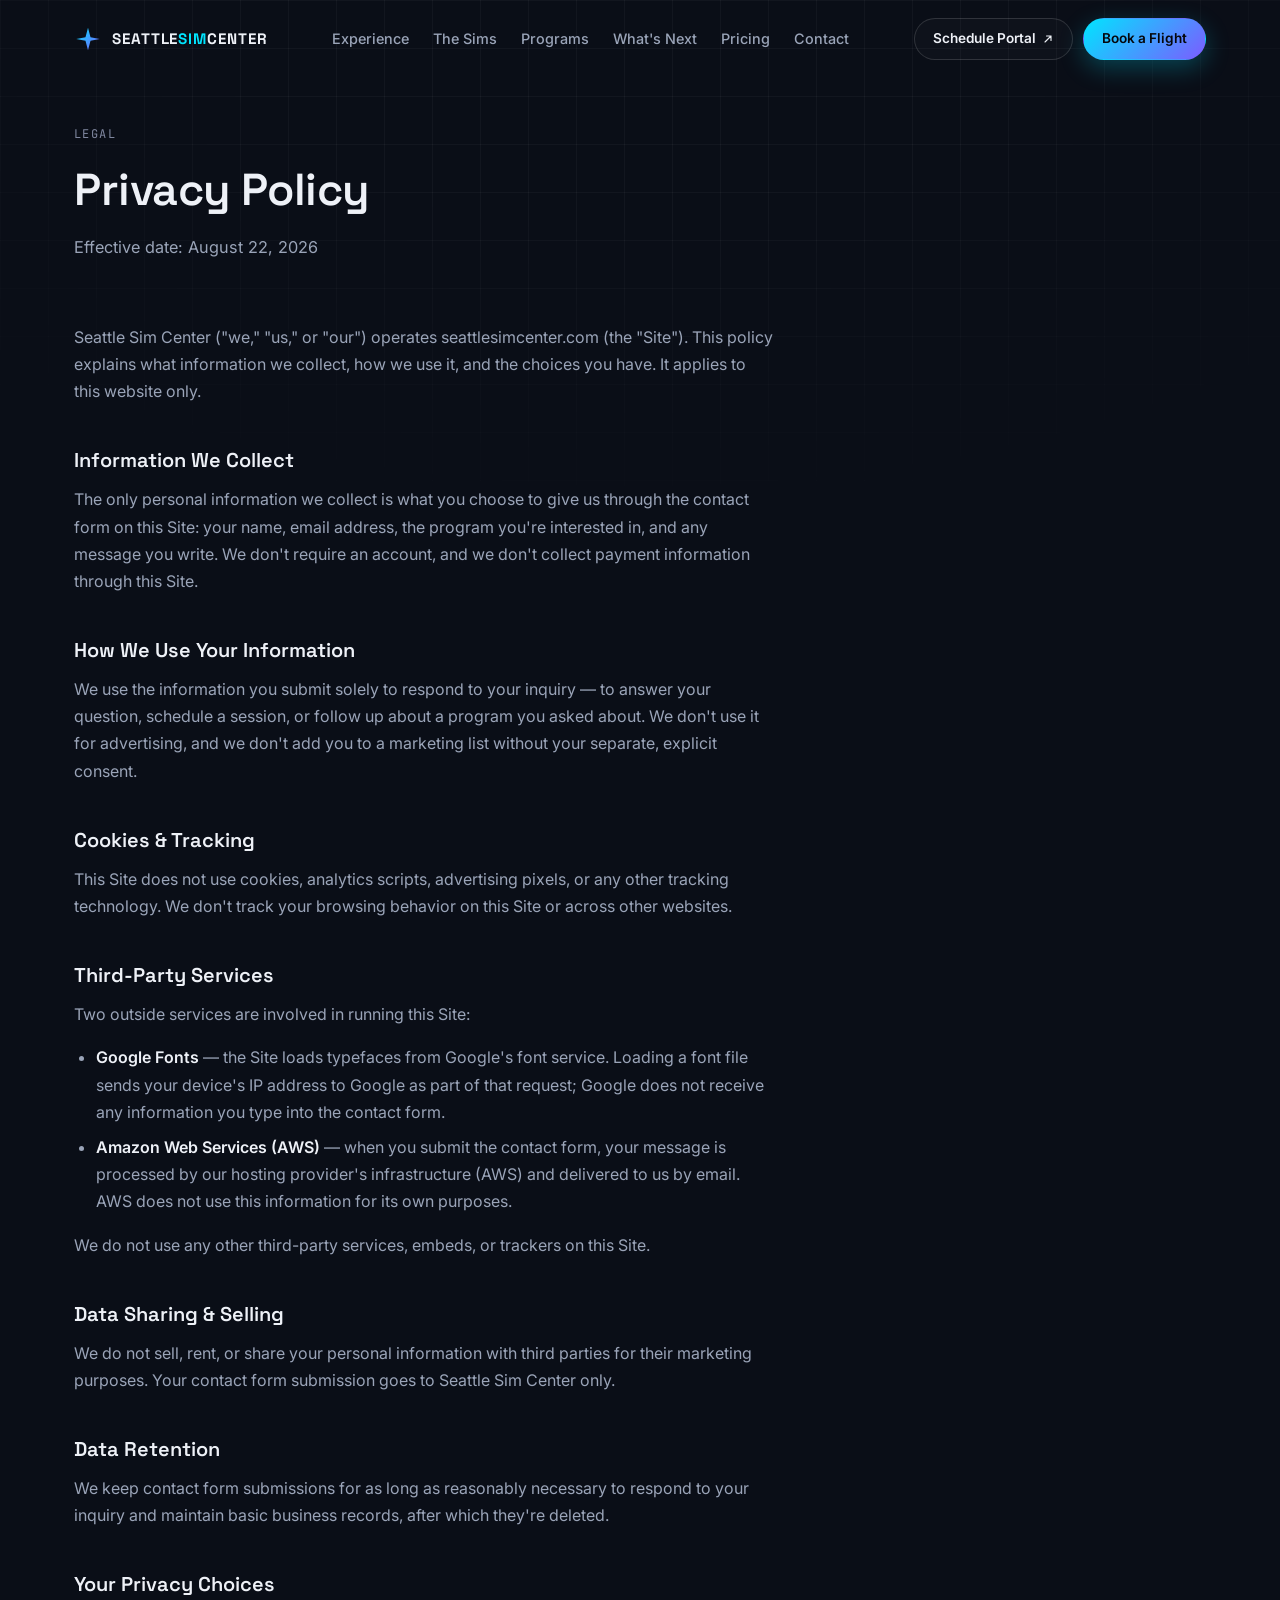
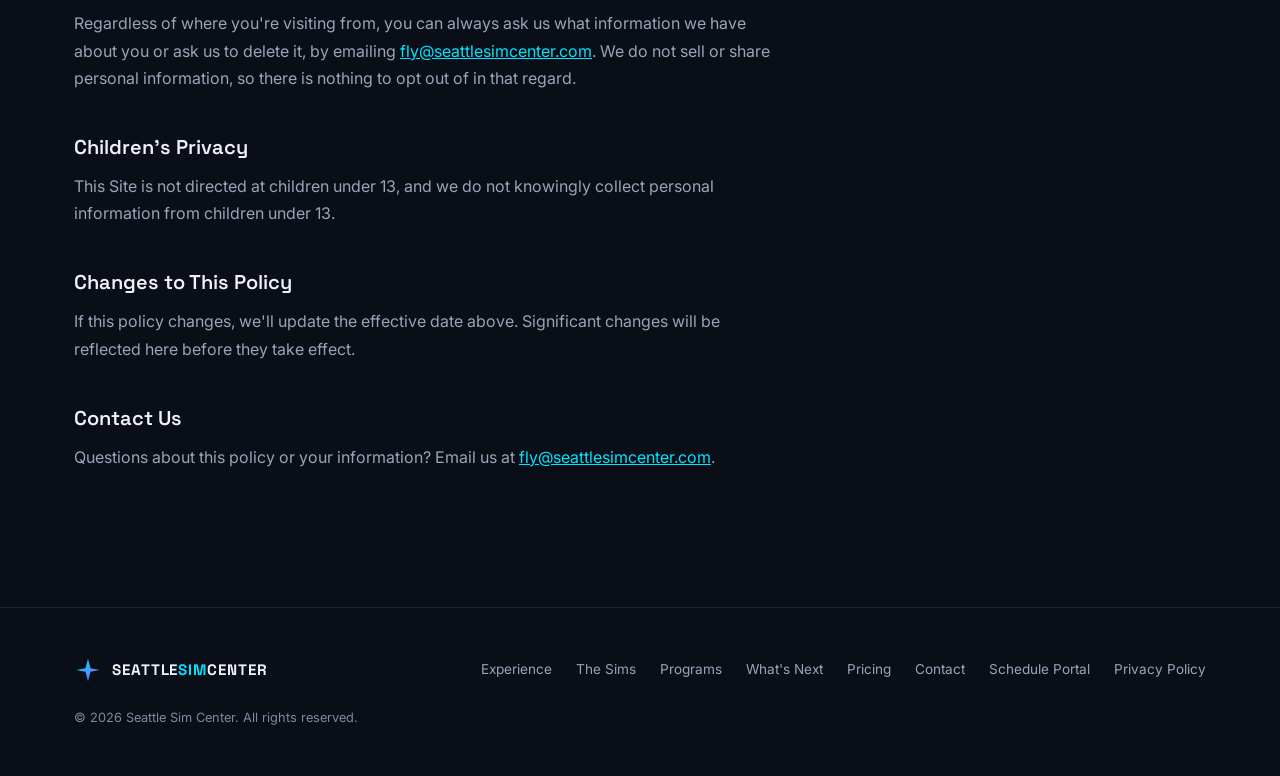
==== privacy.html @ a9ccb7c1 "Add privacy policy page and link it from the contact form/footer New privacy.html covers what's actu" ====
<!doctype html>
<html lang="en">
<head>
<meta charset="UTF-8" />
<meta name="viewport" content="width=device-width, initial-scale=1.0" />
<title>Privacy Policy | Seattle Sim Center</title>
<meta name="description" content="How Seattle Sim Center collects, uses, and protects your information." />
<link rel="icon" href="data:image/svg+xml,%3Csvg xmlns='http://www.w3.org/2000/svg' viewBox='0 0 100 100'%3E%3Crect width='100' height='100' rx='20' fill='%230a0e17'/%3E%3Cpath d='M50 15 L58 45 L88 50 L58 55 L50 85 L42 55 L12 50 L42 45 Z' fill='%2300e5ff'/%3E%3C/svg%3E" />
<link rel="preconnect" href="https://fonts.googleapis.com" />
<link rel="preconnect" href="https://fonts.gstatic.com" crossorigin />
<link href="https://fonts.googleapis.com/css2?family=Space+Grotesk:wght@400;500;600;700&family=Inter:wght@400;500;600;700&family=JetBrains+Mono:wght@400;500&display=swap" rel="stylesheet" />
<link rel="stylesheet" href="styles.css" />
</head>
<body>

<div class="grid-overlay" aria-hidden="true"></div>

<header class="site-header" id="site-header">
  <div class="container header-inner">
    <a href="index.html" class="brand">
      <span class="brand-mark" aria-hidden="true">
        <svg viewBox="0 0 100 100" fill="none" xmlns="http://www.w3.org/2000/svg">
          <path d="M50 10 L59 44 L92 50 L59 56 L50 90 L41 56 L8 50 L41 44 Z" fill="url(#gradMark)"/>
          <defs>
            <linearGradient id="gradMark" x1="8" y1="10" x2="92" y2="90" gradientUnits="userSpaceOnUse">
              <stop stop-color="#00e5ff"/>
              <stop offset="1" stop-color="#7c5cff"/>
            </linearGradient>
          </defs>
        </svg>
      </span>
      <span class="brand-text">SEATTLE<span class="brand-accent">SIM</span>CENTER</span>
    </a>

    <nav class="main-nav" id="main-nav">
      <a href="index.html#experience">Experience</a>
      <a href="index.html#about-sims">The Sims</a>
      <a href="index.html#programs">Programs</a>
      <a href="index.html#horizon">What's Next</a>
      <a href="index.html#pricing">Pricing</a>
      <a href="index.html#contact">Contact</a>
      <a href="https://schedule.seattlesimcenter.com" target="_blank" rel="noopener noreferrer" class="nav-schedule-mobile">Schedule Portal <span class="external-hint">(students &amp; instructors)</span></a>
      <a href="index.html#contact" class="btn btn-primary btn-sm nav-cta-mobile">Book a Flight</a>
    </nav>

    <div class="header-actions">
      <a href="https://schedule.seattlesimcenter.com" target="_blank" rel="noopener noreferrer" class="btn btn-ghost btn-sm header-schedule">
        Schedule Portal
        <svg width="12" height="12" viewBox="0 0 16 16" fill="none" aria-hidden="true"><path d="M6 4h6v6M12 4L4 12" stroke="currentColor" stroke-width="1.5" stroke-linecap="round" stroke-linejoin="round"/></svg>
      </a>
      <a href="index.html#contact" class="btn btn-primary btn-sm header-cta">Book a Flight</a>
      <button class="nav-toggle" id="nav-toggle" aria-label="Toggle navigation" aria-expanded="false" aria-controls="main-nav">
        <span></span><span></span><span></span>
      </button>
    </div>
  </div>
</header>

<main id="top">
  <section class="section legal-section">
    <div class="container">
      <div class="section-head reveal">
        <p class="eyebrow eyebrow-alt">LEGAL</p>
        <h1 class="legal-title">Privacy Policy</h1>
        <p class="section-sub">Effective date: August 22, 2026</p>
      </div>

      <div class="legal-content reveal">
        <p>Seattle Sim Center ("we," "us," or "our") operates seattlesimcenter.com (the "Site"). This policy explains what information we collect, how we use it, and the choices you have. It applies to this website only.</p>

        <h2>Information We Collect</h2>
        <p>The only personal information we collect is what you choose to give us through the contact form on this Site: your name, email address, the program you're interested in, and any message you write. We don't require an account, and we don't collect payment information through this Site.</p>

        <h2>How We Use Your Information</h2>
        <p>We use the information you submit solely to respond to your inquiry &mdash; to answer your question, schedule a session, or follow up about a program you asked about. We don't use it for advertising, and we don't add you to a marketing list without your separate, explicit consent.</p>

        <h2>Cookies &amp; Tracking</h2>
        <p>This Site does not use cookies, analytics scripts, advertising pixels, or any other tracking technology. We don't track your browsing behavior on this Site or across other websites.</p>

        <h2>Third-Party Services</h2>
        <p>Two outside services are involved in running this Site:</p>
        <ul>
          <li><strong>Google Fonts</strong> &mdash; the Site loads typefaces from Google's font service. Loading a font file sends your device's IP address to Google as part of that request; Google does not receive any information you type into the contact form.</li>
          <li><strong>Amazon Web Services (AWS)</strong> &mdash; when you submit the contact form, your message is processed by our hosting provider's infrastructure (AWS) and delivered to us by email. AWS does not use this information for its own purposes.</li>
        </ul>
        <p>We do not use any other third-party services, embeds, or trackers on this Site.</p>

        <h2>Data Sharing &amp; Selling</h2>
        <p>We do not sell, rent, or share your personal information with third parties for their marketing purposes. Your contact form submission goes to Seattle Sim Center only.</p>

        <h2>Data Retention</h2>
        <p>We keep contact form submissions for as long as reasonably necessary to respond to your inquiry and maintain basic business records, after which they're deleted.</p>

        <h2>Your Privacy Choices</h2>
        <p>Regardless of where you're visiting from, you can always ask us what information we have about you or ask us to delete it, by emailing <a href="mailto:fly@seattlesimcenter.com">fly@seattlesimcenter.com</a>. We do not sell or share personal information, so there is nothing to opt out of in that regard.</p>

        <h2>Children's Privacy</h2>
        <p>This Site is not directed at children under 13, and we do not knowingly collect personal information from children under 13.</p>

        <h2>Changes to This Policy</h2>
        <p>If this policy changes, we'll update the effective date above. Significant changes will be reflected here before they take effect.</p>

        <h2>Contact Us</h2>
        <p>Questions about this policy or your information? Email us at <a href="mailto:fly@seattlesimcenter.com">fly@seattlesimcenter.com</a>.</p>
      </div>
    </div>
  </section>
</main>

<footer class="site-footer">
  <div class="container footer-inner">
    <a href="index.html" class="brand">
      <span class="brand-mark" aria-hidden="true">
        <svg viewBox="0 0 100 100" fill="none" xmlns="http://www.w3.org/2000/svg">
          <path d="M50 10 L59 44 L92 50 L59 56 L50 90 L41 56 L8 50 L41 44 Z" fill="url(#gradMark2)"/>
          <defs>
            <linearGradient id="gradMark2" x1="8" y1="10" x2="92" y2="90" gradientUnits="userSpaceOnUse">
              <stop stop-color="#00e5ff"/>
              <stop offset="1" stop-color="#7c5cff"/>
            </linearGradient>
          </defs>
        </svg>
      </span>
      <span class="brand-text">SEATTLE<span class="brand-accent">SIM</span>CENTER</span>
    </a>
    <nav class="footer-nav">
      <a href="index.html#experience">Experience</a>
      <a href="index.html#about-sims">The Sims</a>
      <a href="index.html#programs">Programs</a>
      <a href="index.html#horizon">What's Next</a>
      <a href="index.html#pricing">Pricing</a>
      <a href="index.html#contact">Contact</a>
      <a href="https://schedule.seattlesimcenter.com" target="_blank" rel="noopener noreferrer">Schedule Portal</a>
      <a href="privacy.html">Privacy Policy</a>
    </nav>
    <p class="footer-copy">&copy; <span id="year"></span> Seattle Sim Center. All rights reserved.</p>
  </div>
</footer>

<button class="back-to-top" id="back-to-top" aria-label="Back to top">
  <svg width="18" height="18" viewBox="0 0 16 16" fill="none"><path d="M8 13V3M3 7l5-5 5 5" stroke="currentColor" stroke-width="1.6" stroke-linecap="round" stroke-linejoin="round"/></svg>
</button>

<script src="script.js"></script>
</body>
</html>
---- styles.css ----
/* ==========================================================================
   Seattle Sim Center — Design Tokens
   ========================================================================== */
:root {
  --bg: #0a0e17;
  --bg-alt: #0d1220;
  --surface: #111827;
  --surface-2: #151d30;
  --border: rgba(255, 255, 255, 0.08);
  --border-strong: rgba(255, 255, 255, 0.14);

  --text: #eef1f7;
  --text-dim: #9aa4b8;
  --text-faint: #8088a0;

  --accent: #00e5ff;
  --accent-2: #7c5cff;
  --accent-warm: #ff9f43;

  --gradient-brand: linear-gradient(135deg, var(--accent), var(--accent-2));
  --gradient-radial: radial-gradient(circle at 30% 20%, rgba(0, 229, 255, 0.18), transparent 60%);

  --font-display: "Space Grotesk", "Inter", system-ui, sans-serif;
  --font-body: "Inter", system-ui, -apple-system, sans-serif;
  --font-mono: "JetBrains Mono", ui-monospace, SFMono-Regular, monospace;

  --container: 1180px;
  --radius: 16px;
  --radius-sm: 10px;

  --shadow-glow: 0 0 40px rgba(0, 229, 255, 0.12);
  --ease: cubic-bezier(0.16, 1, 0.3, 1);
}

/* ==========================================================================
   Reset
   ========================================================================== */
*, *::before, *::after { box-sizing: border-box; }
html { scroll-behavior: smooth; scroll-padding-top: 90px; }
body {
  margin: 0;
  background: var(--bg);
  color: var(--text);
  font-family: var(--font-body);
  line-height: 1.6;
  -webkit-font-smoothing: antialiased;
  overflow-x: hidden;
}
img, svg { display: block; max-width: 100%; }
a { color: inherit; text-decoration: none; }
ul { list-style: none; margin: 0; padding: 0; }
h1, h2, h3, h4 { font-family: var(--font-display); line-height: 1.15; margin: 0; font-weight: 600; }
p { margin: 0; }
button { font: inherit; cursor: pointer; }
input, select, textarea { font: inherit; }

:focus-visible {
  outline: 2px solid var(--accent);
  outline-offset: 3px;
  border-radius: 2px;
}

.container {
  width: 100%;
  max-width: var(--container);
  margin: 0 auto;
  padding: 0 24px;
}

.text-gradient {
  background: var(--gradient-brand);
  -webkit-background-clip: text;
  background-clip: text;
  color: transparent;
}

/* background grid overlay for tech feel */
.grid-overlay {
  position: fixed;
  inset: 0;
  z-index: 0;
  pointer-events: none;
  background-image:
    linear-gradient(rgba(255, 255, 255, 0.035) 1px, transparent 1px),
    linear-gradient(90deg, rgba(255, 255, 255, 0.035) 1px, transparent 1px);
  background-size: 48px 48px;
  mask-image: radial-gradient(ellipse 80% 60% at 50% 0%, black 40%, transparent 100%);
}

/* ==========================================================================
   Buttons
   ========================================================================== */
.btn {
  display: inline-flex;
  align-items: center;
  justify-content: center;
  gap: 8px;
  padding: 13px 24px;
  border-radius: 999px;
  font-weight: 600;
  font-size: 0.95rem;
  border: 1px solid transparent;
  transition: transform 0.25s var(--ease), box-shadow 0.25s var(--ease), background 0.25s var(--ease), border-color 0.25s var(--ease);
  white-space: nowrap;
}
.btn-primary {
  background: var(--gradient-brand);
  color: #05070c;
  box-shadow: 0 8px 24px rgba(0, 229, 255, 0.25);
}
.btn-primary:hover { transform: translateY(-2px); box-shadow: 0 12px 32px rgba(0, 229, 255, 0.35); }
.btn-ghost {
  color: var(--text);
  border-color: var(--border-strong);
  background: rgba(255, 255, 255, 0.02);
}
.btn-ghost:hover { border-color: var(--accent); color: var(--accent); transform: translateY(-2px); }
.btn-outline {
  border-color: var(--border-strong);
  color: var(--text);
  background: transparent;
}
.btn-outline:hover { border-color: var(--accent); color: var(--accent); }
.btn-sm { padding: 9px 18px; font-size: 0.85rem; }
.btn-lg { padding: 16px 34px; font-size: 1.05rem; }
.btn-block { width: 100%; }

/* ==========================================================================
   Header
   ========================================================================== */
.site-header {
  position: fixed;
  top: 0; left: 0; right: 0;
  z-index: 100;
  padding: 18px 0;
  transition: background 0.3s var(--ease), padding 0.3s var(--ease), border-color 0.3s var(--ease);
  border-bottom: 1px solid transparent;
}
.site-header.scrolled {
  background: rgba(10, 14, 23, 0.8);
  backdrop-filter: blur(14px);
  -webkit-backdrop-filter: blur(14px);
  padding: 12px 0;
  border-color: var(--border);
}
.header-inner {
  display: flex;
  align-items: center;
  justify-content: space-between;
  gap: 24px;
}
.brand {
  display: flex;
  align-items: center;
  gap: 10px;
}
.brand-mark { width: 28px; height: 28px; flex-shrink: 0; }
.brand-text {
  font-family: var(--font-display);
  font-weight: 700;
  font-size: 0.95rem;
  letter-spacing: 0.06em;
}
.brand-accent { color: var(--accent); }

.main-nav {
  display: flex;
  align-items: center;
  gap: 24px;
}
.main-nav a {
  font-size: 0.9rem;
  color: var(--text-dim);
  font-weight: 500;
  position: relative;
  padding: 4px 0;
  white-space: nowrap;
  transition: color 0.2s;
}
.main-nav a:hover { color: var(--text); }
.main-nav a::after {
  content: "";
  position: absolute;
  left: 0; right: 0; bottom: -2px;
  height: 1px;
  background: var(--gradient-brand);
  transform: scaleX(0);
  transform-origin: left;
  transition: transform 0.25s var(--ease);
}
.main-nav a:hover::after { transform: scaleX(1); }

.header-actions { display: flex; align-items: center; gap: 10px; }

.header-schedule { display: inline-flex; align-items: center; gap: 6px; white-space: nowrap; }

.nav-cta-mobile { display: none; margin-top: 8px; text-align: center; }
.nav-schedule-mobile { display: none; }
.nav-schedule-mobile .external-hint { display: block; font-size: 0.72rem; color: var(--text-faint); font-weight: 400; margin-top: 2px; }

.nav-toggle {
  display: none;
  flex-direction: column;
  justify-content: center;
  gap: 5px;
  width: 34px;
  height: 34px;
  background: none;
  border: 1px solid var(--border-strong);
  border-radius: 8px;
}
.nav-toggle span {
  display: block;
  width: 16px;
  height: 1.5px;
  margin: 0 auto;
  background: var(--text);
  transition: transform 0.25s var(--ease), opacity 0.2s;
}
.nav-toggle.active span:nth-child(1) { transform: translateY(6.5px) rotate(45deg); }
.nav-toggle.active span:nth-child(2) { opacity: 0; }
.nav-toggle.active span:nth-child(3) { transform: translateY(-6.5px) rotate(-45deg); }

/* ==========================================================================
   Hero
   ========================================================================== */
.hero {
  position: relative;
  padding: 168px 0 0;
  overflow: hidden;
}
.hero-glow {
  position: absolute;
  inset: -20% -10% auto -10%;
  height: 800px;
  background: var(--gradient-radial);
  pointer-events: none;
  z-index: 0;
}
.hero-inner {
  position: relative;
  z-index: 1;
  display: grid;
  grid-template-columns: 1.1fr 0.9fr;
  gap: 48px;
  align-items: center;
  padding-bottom: 96px;
}

.eyebrow {
  display: inline-flex;
  align-items: center;
  gap: 8px;
  font-family: var(--font-mono);
  font-size: 0.75rem;
  letter-spacing: 0.12em;
  color: var(--accent);
  margin-bottom: 20px;
}
.eyebrow .dot {
  width: 6px; height: 6px; border-radius: 50%;
  background: var(--accent);
  box-shadow: 0 0 12px var(--accent);
  animation: pulse-dot 2s ease-in-out infinite;
}
@keyframes pulse-dot {
  0%, 100% { opacity: 1; }
  50% { opacity: 0.3; }
}
.eyebrow-alt { color: var(--text-faint); }
.eyebrow-alt .dot { display: none; }

.hero h1 {
  font-size: clamp(2.4rem, 5vw, 3.9rem);
  letter-spacing: -0.02em;
  margin-bottom: 24px;
}
.hero-sub {
  font-size: 1.08rem;
  color: var(--text-dim);
  max-width: 520px;
  margin-bottom: 36px;
}
.hero-actions {
  display: flex;
  align-items: center;
  gap: 16px;
  margin-bottom: 56px;
  flex-wrap: wrap;
}
.hero-actions .btn-ghost svg { transition: transform 0.2s var(--ease); }
.hero-actions .btn-ghost:hover svg { transform: translateX(3px); }

.hero-stats {
  display: grid;
  grid-template-columns: repeat(4, auto);
  gap: 36px;
  margin: 0;
  padding-top: 32px;
  border-top: 1px solid var(--border);
}
.stat dt {
  font-family: var(--font-display);
  font-size: 1.7rem;
  font-weight: 700;
  color: var(--text);
}
.stat dd {
  margin: 4px 0 0;
  font-size: 0.78rem;
  color: var(--text-faint);
  letter-spacing: 0.02em;
}

/* HUD visual */
.hero-visual { display: flex; align-items: center; justify-content: center; }
.hud-panel {
  position: relative;
  width: min(420px, 100%);
  aspect-ratio: 1;
  border-radius: 50%;
  background: radial-gradient(circle at 50% 50%, rgba(0, 229, 255, 0.06), transparent 70%);
  display: flex;
  align-items: center;
  justify-content: center;
}
.hud-ring {
  position: absolute;
  border-radius: 50%;
  border: 1px solid var(--border-strong);
}
.hud-ring-outer { inset: 0; animation: spin-slow 40s linear infinite; border-style: dashed; }
.hud-ring-mid { inset: 12%; border-color: rgba(0, 229, 255, 0.25); animation: spin-slow 30s linear infinite reverse; }
@keyframes spin-slow { to { transform: rotate(360deg); } }

.hud-crosshair { position: absolute; inset: 30%; }
.hud-crosshair span { position: absolute; background: var(--border-strong); }
.hud-crosshair span:nth-child(1) { top: 50%; left: 0; right: 0; height: 1px; }
.hud-crosshair span:nth-child(2) { left: 50%; top: 0; bottom: 0; width: 1px; }

.hud-plane {
  position: relative;
  width: 46%;
  filter: drop-shadow(0 0 14px rgba(0, 229, 255, 0.5));
  animation: float-plane 5s ease-in-out infinite;
}
@keyframes float-plane {
  0%, 100% { transform: translateY(0) rotate(0deg); }
  50% { transform: translateY(-8px) rotate(2deg); }
}

.hud-readout {
  position: absolute;
  display: flex;
  flex-direction: column;
  gap: 2px;
  font-family: var(--font-mono);
  padding: 8px 12px;
  background: rgba(10, 14, 23, 0.7);
  border: 1px solid var(--border);
  border-radius: 8px;
  backdrop-filter: blur(6px);
}
.hud-readout .label { font-size: 0.62rem; color: var(--text-faint); letter-spacing: 0.1em; }
.hud-readout .value { font-size: 0.95rem; color: var(--accent); font-weight: 500; }
.hud-readout .value small { color: var(--text-faint); font-size: 0.65rem; }
.hud-readout-1 { top: 8%; left: -6%; }
.hud-readout-2 { top: 8%; right: -6%; }
.hud-readout-3 { bottom: 8%; left: 50%; transform: translateX(-50%); }

.hud-scanline {
  position: absolute;
  inset: 0;
  border-radius: 50%;
  overflow: hidden;
}
.hud-scanline::after {
  content: "";
  position: absolute;
  left: 0; right: 0;
  height: 40%;
  background: linear-gradient(to bottom, transparent, rgba(0, 229, 255, 0.08), transparent);
  animation: scan 4s linear infinite;
}
@keyframes scan {
  0% { top: -40%; }
  100% { top: 100%; }
}

/* marquee */
.hero-marquee {
  position: relative;
  z-index: 1;
  border-top: 1px solid var(--border);
  border-bottom: 1px solid var(--border);
  background: var(--bg-alt);
  overflow: hidden;
  padding: 18px 0;
}
.marquee-track {
  display: flex;
  width: max-content;
  gap: 48px;
  animation: marquee 30s linear infinite;
}
.marquee-track span {
  font-family: var(--font-mono);
  font-size: 0.78rem;
  letter-spacing: 0.1em;
  color: var(--text-faint);
  white-space: nowrap;
}
@keyframes marquee {
  from { transform: translateX(0); }
  to { transform: translateX(-50%); }
}

.trust-strip { padding: 28px 0; }
.trust-label {
  text-align: center;
  font-size: 0.82rem;
  color: var(--text-faint);
  letter-spacing: 0.02em;
}

/* ==========================================================================
   Sections (shared)
   ========================================================================== */
.section { position: relative; z-index: 1; padding: 120px 0; }
.section-alt { background: var(--bg-alt); }
.section-head { max-width: 640px; margin-bottom: 64px; }
.section-head h2 { font-size: clamp(1.9rem, 3.4vw, 2.6rem); margin-bottom: 18px; letter-spacing: -0.01em; }

/* ==========================================================================
   Legal pages
   ========================================================================== */
.legal-title { font-size: clamp(2rem, 4vw, 2.8rem); margin-bottom: 18px; letter-spacing: -0.01em; }
.legal-content { max-width: 700px; }
.legal-content h2 {
  font-size: 1.25rem;
  margin-top: 44px;
  margin-bottom: 14px;
  color: var(--text);
}
.legal-content h2:first-child { margin-top: 0; }
.legal-content p {
  color: var(--text-dim);
  font-size: 1rem;
  line-height: 1.7;
  margin-bottom: 16px;
}
.legal-content ul {
  margin: 0 0 16px;
  padding-left: 22px;
}
.legal-content li {
  list-style: disc;
  color: var(--text-dim);
  font-size: 1rem;
  line-height: 1.7;
  margin-bottom: 8px;
}
.legal-content strong { color: var(--text); font-weight: 600; }
.legal-content a { color: var(--accent); text-decoration: underline; }
.legal-content a:hover { color: var(--accent-2); }
.section-sub { color: var(--text-dim); font-size: 1.02rem; }
.br-desktop { display: block; }

.card-icon {
  width: 48px;
  height: 48px;
  border-radius: 12px;
  display: flex;
  align-items: center;
  justify-content: center;
  background: linear-gradient(135deg, rgba(0, 229, 255, 0.12), rgba(124, 92, 255, 0.12));
  color: var(--accent);
  margin-bottom: 20px;
}

/* ==========================================================================
   Experience grid
   ========================================================================== */
.sim-grid {
  display: grid;
  grid-template-columns: repeat(2, 1fr);
  gap: 20px;
  margin-bottom: 20px;
}
.sim-card {
  background: var(--surface);
  border: 1px solid var(--border);
  border-radius: var(--radius);
  padding: 32px;
  transition: transform 0.3s var(--ease), border-color 0.3s var(--ease), box-shadow 0.3s var(--ease);
}
.sim-card:hover {
  transform: translateY(-4px);
  border-color: var(--border-strong);
  box-shadow: var(--shadow-glow);
}
.sim-card-head {
  display: flex;
  align-items: center;
  justify-content: space-between;
  margin-bottom: 4px;
}
.sim-card-head .card-icon { margin-bottom: 0; }
.sim-badge {
  font-family: var(--font-mono);
  font-size: 0.66rem;
  letter-spacing: 0.06em;
  color: var(--accent);
  background: rgba(0, 229, 255, 0.1);
  padding: 5px 10px;
  border-radius: 999px;
}
.sim-card h3 { font-size: 1.3rem; margin-bottom: 6px; }
.sim-model { color: var(--text-dim); font-weight: 500; }
.sim-tagline { color: var(--text-dim); font-size: 0.92rem; margin-bottom: 22px; }
.sim-card .program-list { margin-bottom: 0; }

/* ==========================================================================
   About the Simulators (deep dive)
   ========================================================================== */
.deepdive-panel {
  background: var(--surface);
  border: 1px solid var(--border);
  border-radius: var(--radius);
  padding: 36px;
  margin-bottom: 24px;
}
.deepdive-panel:last-child { margin-bottom: 0; }
.deepdive-head {
  display: flex;
  align-items: flex-start;
  gap: 20px;
  margin-bottom: 32px;
  padding-bottom: 28px;
  border-bottom: 1px solid var(--border);
}
.deepdive-head .card-icon { margin-bottom: 0; flex-shrink: 0; }
.deepdive-head .sim-badge { display: inline-block; margin-bottom: 10px; }
.deepdive-head h3 { font-size: 1.4rem; margin-bottom: 6px; }
.deepdive-head .sim-tagline { margin-bottom: 0; }

.deepdive-specs {
  display: grid;
  grid-template-columns: repeat(4, 1fr);
  gap: 28px;
}
.deepdive-specs-3 { grid-template-columns: repeat(3, 1fr); }
.spec-group h4 {
  font-family: var(--font-mono);
  font-size: 0.72rem;
  letter-spacing: 0.08em;
  color: var(--accent);
  font-weight: 500;
  margin-bottom: 14px;
  text-transform: uppercase;
}
.spec-group ul { display: flex; flex-direction: column; gap: 10px; }
.spec-group li {
  font-size: 0.88rem;
  color: var(--text-dim);
  padding-left: 16px;
  position: relative;
}
.spec-group li::before {
  content: "";
  position: absolute;
  left: 0; top: 7px;
  width: 6px; height: 6px;
  border-radius: 2px;
  background: var(--gradient-brand);
}

.deepdive-footer {
  margin-top: 32px;
  padding-top: 28px;
  border-top: 1px solid var(--border);
  display: flex;
  align-items: center;
  justify-content: space-between;
  gap: 20px;
  flex-wrap: wrap;
}
.deepdive-footer .deepdive-note { margin-bottom: 0; }

.deepdive-aircraft {
  margin-top: 32px;
  padding-top: 28px;
  border-top: 1px solid var(--border);
}
.deepdive-aircraft h4 {
  font-family: var(--font-mono);
  font-size: 0.72rem;
  letter-spacing: 0.08em;
  color: var(--accent);
  font-weight: 500;
  margin-bottom: 12px;
  text-transform: uppercase;
}
.deepdive-note { font-size: 0.85rem; color: var(--text-faint); margin-bottom: 18px; max-width: 720px; }
.deepdive-note-sub { margin-top: 16px; margin-bottom: 0; }
.deepdive-note-sub strong { color: var(--text-dim); font-weight: 600; }
.aircraft-tags {
  display: flex;
  flex-wrap: wrap;
  gap: 8px;
}
.aircraft-tags .tag {
  font-size: 0.82rem;
  color: var(--text-dim);
  background: var(--surface-2);
  border: 1px solid var(--border);
  padding: 6px 12px;
  border-radius: 999px;
}

.experience-grid {
  display: grid;
  grid-template-columns: repeat(4, 1fr);
  gap: 20px;
}
.experience-grid-support { margin-top: 0; }
.experience-card {
  background: var(--surface);
  border: 1px solid var(--border);
  border-radius: var(--radius);
  padding: 32px;
  transition: transform 0.3s var(--ease), border-color 0.3s var(--ease), box-shadow 0.3s var(--ease);
}
.experience-card:hover {
  transform: translateY(-4px);
  border-color: var(--border-strong);
  box-shadow: var(--shadow-glow);
}
.experience-card-lg { grid-column: span 2; grid-row: span 1; }
.experience-card h3 { font-size: 1.15rem; margin-bottom: 10px; }
.experience-card p { color: var(--text-dim); font-size: 0.95rem; }

/* ==========================================================================
   Programs
   ========================================================================== */
.programs-grid {
  display: grid;
  grid-template-columns: repeat(4, 1fr);
  gap: 20px;
}
.program-card {
  position: relative;
  background: var(--surface);
  border: 1px solid var(--border);
  border-radius: var(--radius);
  padding: 32px 28px;
  display: flex;
  flex-direction: column;
  transition: transform 0.3s var(--ease), border-color 0.3s var(--ease);
}
.program-card:hover { transform: translateY(-4px); border-color: var(--accent); }
.program-card h3 { font-size: 1.15rem; margin-bottom: 12px; padding-right: 10px; }
.program-card > p { color: var(--text-dim); font-size: 0.92rem; margin-bottom: 20px; }
.program-tag {
  position: absolute;
  top: -12px; left: 28px;
  background: var(--gradient-brand);
  color: #05070c;
  font-size: 0.68rem;
  font-weight: 700;
  letter-spacing: 0.04em;
  padding: 5px 12px;
  border-radius: 999px;
}
.program-list { margin-bottom: 24px; flex: 1; }
.program-list li {
  font-size: 0.88rem;
  color: var(--text-dim);
  padding-left: 20px;
  position: relative;
  margin-bottom: 10px;
}
.program-list li::before {
  content: "";
  position: absolute;
  left: 0; top: 8px;
  width: 8px; height: 8px;
  border-radius: 2px;
  background: var(--gradient-brand);
}
.program-link {
  font-size: 0.88rem;
  font-weight: 600;
  color: var(--accent);
}
.program-link:hover { text-decoration: underline; }

/* ==========================================================================
   Horizon / Future
   ========================================================================== */
.horizon-section { position: relative; overflow: hidden; }
.horizon-glow {
  position: absolute;
  inset: 0 -10% auto -10%;
  height: 600px;
  background: radial-gradient(circle at 70% 20%, rgba(124, 92, 255, 0.16), transparent 60%);
  pointer-events: none;
}
.horizon-grid {
  position: relative;
  display: grid;
  grid-template-columns: repeat(4, 1fr);
  gap: 20px;
}
.horizon-card {
  position: relative;
  background: var(--surface-2);
  border: 1px solid var(--border);
  border-radius: var(--radius);
  padding: 30px 26px;
  transition: transform 0.3s var(--ease), border-color 0.3s var(--ease);
}
.horizon-card:hover { transform: translateY(-4px); }
.horizon-card.is-live { border-color: rgba(0, 229, 255, 0.35); }
.horizon-card h3 { font-size: 1.05rem; margin-bottom: 8px; }
.horizon-card p { color: var(--text-dim); font-size: 0.88rem; }
.horizon-status {
  display: inline-block;
  font-family: var(--font-mono);
  font-size: 0.66rem;
  letter-spacing: 0.06em;
  padding: 4px 10px;
  border-radius: 999px;
  margin-bottom: 16px;
}
.status-live { background: rgba(0, 229, 255, 0.14); color: var(--accent); }
.status-soon { background: rgba(124, 92, 255, 0.14); color: var(--accent-2); }
.status-future { background: rgba(255, 255, 255, 0.06); color: var(--text-faint); }

.horizon-cta {
  margin-top: 56px;
  display: flex;
  align-items: center;
  justify-content: space-between;
  gap: 20px;
  flex-wrap: wrap;
  padding-top: 40px;
  border-top: 1px solid var(--border);
}
.horizon-cta p { font-size: 1.1rem; font-family: var(--font-display); }

/* ==========================================================================
   Pricing
   ========================================================================== */
.pricing-tier { margin-bottom: 44px; }
.pricing-tier:last-child { margin-bottom: 0; }
.pricing-tier-label {
  font-family: var(--font-mono);
  font-size: 0.75rem;
  letter-spacing: 0.1em;
  color: var(--text-faint);
}
.pricing-tier-heading {
  display: flex;
  align-items: center;
  gap: 12px;
  flex-wrap: wrap;
  margin-bottom: 10px;
}
.pricing-tier-heading .pricing-tier-label { margin-bottom: 0; }
.promo-badge {
  font-family: var(--font-mono);
  font-size: 0.66rem;
  letter-spacing: 0.06em;
  color: var(--accent-warm);
  background: rgba(255, 159, 67, 0.12);
  border: 1px solid rgba(255, 159, 67, 0.3);
  padding: 4px 10px;
  border-radius: 999px;
}
.pricing-tier-note {
  font-size: 0.88rem;
  color: var(--text-dim);
  max-width: 620px;
  margin-bottom: 20px;
}

.pricing-grid {
  display: grid;
  grid-template-columns: repeat(2, 1fr);
  gap: 24px;
  align-items: stretch;
}
.pricing-card {
  background: var(--surface);
  border: 1px solid var(--border);
  border-radius: var(--radius);
  padding: 36px 32px;
  display: flex;
  flex-direction: column;
  position: relative;
  transition: transform 0.3s var(--ease);
}
.pricing-card h3 { font-size: 1.2rem; margin-bottom: 12px; }
.price {
  font-family: var(--font-display);
  font-size: 2.4rem;
  font-weight: 700;
  margin-bottom: 24px;
}
.price span { display: block; font-family: var(--font-body); font-size: 0.8rem; font-weight: 400; color: var(--text-faint); margin-top: 4px; }
.pricing-card .program-list { margin-bottom: 28px; }

/* ==========================================================================
   CTA Banner
   ========================================================================== */
.cta-banner {
  position: relative;
  z-index: 1;
  padding: 90px 0;
  background:
    radial-gradient(circle at 50% 0%, rgba(0, 229, 255, 0.14), transparent 60%),
    var(--bg-alt);
  border-top: 1px solid var(--border);
  border-bottom: 1px solid var(--border);
}
.cta-banner-inner { text-align: center; }
.cta-banner h2 { font-size: clamp(1.8rem, 3.6vw, 2.6rem); margin-bottom: 14px; }
.cta-banner p { color: var(--text-dim); margin-bottom: 32px; font-size: 1.05rem; }

/* ==========================================================================
   Contact
   ========================================================================== */
.contact-grid {
  display: grid;
  grid-template-columns: 1fr 1fr;
  gap: 64px;
}
.contact-details { margin: 32px 0; display: flex; flex-direction: column; gap: 20px; }
.contact-details li { display: flex; flex-direction: column; gap: 4px; font-size: 0.95rem; color: var(--text-dim); }
.contact-label { font-family: var(--font-mono); font-size: 0.7rem; letter-spacing: 0.1em; color: var(--accent); }
.contact-details a:hover { color: var(--accent); }
.social-row { display: flex; gap: 12px; }
.social-icon {
  width: 38px; height: 38px;
  border: 1px solid var(--border-strong);
  border-radius: 10px;
  display: flex; align-items: center; justify-content: center;
  color: var(--text-dim);
  transition: color 0.2s, border-color 0.2s;
}
.social-icon:hover { color: var(--accent); border-color: var(--accent); }

.contact-form {
  background: var(--surface);
  border: 1px solid var(--border);
  border-radius: var(--radius);
  padding: 36px;
  height: fit-content;
}
.form-row { margin-bottom: 20px; }
.form-row label {
  display: block;
  font-size: 0.8rem;
  color: var(--text-faint);
  margin-bottom: 8px;
  letter-spacing: 0.02em;
}
.form-row input,
.form-row select,
.form-row textarea {
  width: 100%;
  padding: 12px 14px;
  border-radius: var(--radius-sm);
  border: 1px solid var(--border-strong);
  background: var(--bg);
  color: var(--text);
  resize: vertical;
  transition: border-color 0.2s;
}
.form-row input:focus,
.form-row select:focus,
.form-row textarea:focus {
  border-color: var(--accent);
}
.form-row input:focus-visible,
.form-row select:focus-visible,
.form-row textarea:focus-visible {
  outline: 2px solid var(--accent);
  outline-offset: 2px;
}
.form-note { margin-top: 14px; font-size: 0.85rem; color: var(--accent); min-height: 1.2em; }
.form-privacy { margin-top: 14px; font-size: 0.78rem; color: var(--text-faint); line-height: 1.5; }
.form-privacy a { color: var(--text-dim); text-decoration: underline; }
.form-privacy a:hover { color: var(--accent); }

/* ==========================================================================
   Footer
   ========================================================================== */
.site-footer {
  position: relative;
  z-index: 1;
  padding: 48px 0;
  border-top: 1px solid var(--border);
}
.footer-inner {
  display: flex;
  align-items: center;
  justify-content: space-between;
  flex-wrap: wrap;
  gap: 24px;
}
.footer-nav { display: flex; gap: 24px; flex-wrap: wrap; }
.footer-nav a { font-size: 0.85rem; color: var(--text-dim); }
.footer-nav a:hover { color: var(--accent); }
.footer-copy { font-size: 0.8rem; color: var(--text-faint); }
.footer-copy a { color: var(--accent); font-weight: 500; }
.footer-copy a:hover { text-decoration: underline; }

/* back to top */
.back-to-top {
  position: fixed;
  bottom: 28px; right: 28px;
  width: 44px; height: 44px;
  border-radius: 50%;
  background: var(--surface);
  border: 1px solid var(--border-strong);
  color: var(--text);
  display: flex; align-items: center; justify-content: center;
  opacity: 0;
  pointer-events: none;
  transform: translateY(10px);
  transition: opacity 0.3s var(--ease), transform 0.3s var(--ease), border-color 0.2s;
  z-index: 90;
}
.back-to-top.visible { opacity: 1; pointer-events: auto; transform: translateY(0); }
.back-to-top:hover { border-color: var(--accent); color: var(--accent); }

/* ==========================================================================
   Reveal-on-scroll
   ========================================================================== */
.reveal {
  opacity: 0;
  transform: translateY(24px);
  transition: opacity 0.7s var(--ease), transform 0.7s var(--ease);
}
.reveal.in-view { opacity: 1; transform: translateY(0); }

@media (prefers-reduced-motion: reduce) {
  * { animation-duration: 0.001ms !important; animation-iteration-count: 1 !important; transition-duration: 0.001ms !important; }
  html { scroll-behavior: auto; }
}

/* ==========================================================================
   Responsive
   ========================================================================== */
@media (max-width: 1080px) {
  .experience-grid { grid-template-columns: repeat(2, 1fr); }
  .experience-card-lg { grid-column: span 2; }
  .programs-grid { grid-template-columns: repeat(2, 1fr); }
  .horizon-grid { grid-template-columns: repeat(2, 1fr); }
  .deepdive-specs { grid-template-columns: repeat(2, 1fr); }
}

@media (max-width: 920px) {
  .main-nav {
    position: fixed;
    top: 64px;
    left: 16px;
    right: 16px;
    flex-direction: column;
    align-items: flex-start;
    gap: 4px;
    background: rgba(10, 14, 23, 0.96);
    backdrop-filter: blur(14px);
    border: 1px solid var(--border);
    border-radius: var(--radius);
    padding: 12px;
    transform: translateY(-12px);
    opacity: 0;
    pointer-events: none;
    transition: opacity 0.25s var(--ease), transform 0.25s var(--ease);
  }
  .main-nav.nav-open {
    opacity: 1;
    transform: translateY(0);
    pointer-events: auto;
  }
  .main-nav a { width: 100%; padding: 10px 12px; border-radius: 8px; }
  .main-nav a:hover { background: rgba(255, 255, 255, 0.04); }
  .main-nav a::after { display: none; }
  .nav-cta-mobile { display: flex; }
  .nav-schedule-mobile { display: block; }
  .header-cta { display: none; }
  .header-schedule { display: none; }
  .nav-toggle { display: flex; }
  .hero-inner { grid-template-columns: 1fr; }
  .hero-visual { order: -1; margin-bottom: 12px; }
  .hud-panel { width: min(320px, 80%); margin: 0 auto; }
  .hero { padding-top: 128px; }
  .hero-stats { grid-template-columns: repeat(2, 1fr); row-gap: 24px; }
  .contact-grid { grid-template-columns: 1fr; }
}

@media (max-width: 720px) {
  .container { padding: 0 20px; }
  .sim-grid { grid-template-columns: 1fr; }
  .experience-grid { grid-template-columns: 1fr; }
  .experience-card-lg { grid-column: span 1; }
  .programs-grid { grid-template-columns: 1fr; }
  .horizon-grid { grid-template-columns: 1fr; }
  .pricing-grid { grid-template-columns: 1fr; }
  .deepdive-specs { grid-template-columns: 1fr; }
  .deepdive-head { flex-direction: column; }
  .deepdive-panel { padding: 28px 24px; }
  .section { padding: 80px 0; }
  .br-desktop { display: inline; }
  .footer-inner { flex-direction: column; align-items: flex-start; }
}

@media (max-width: 480px) {
  .hero-stats { grid-template-columns: repeat(2, 1fr); }
  .hud-readout { padding: 6px 9px; }
  .hud-readout .value { font-size: 0.82rem; }
}
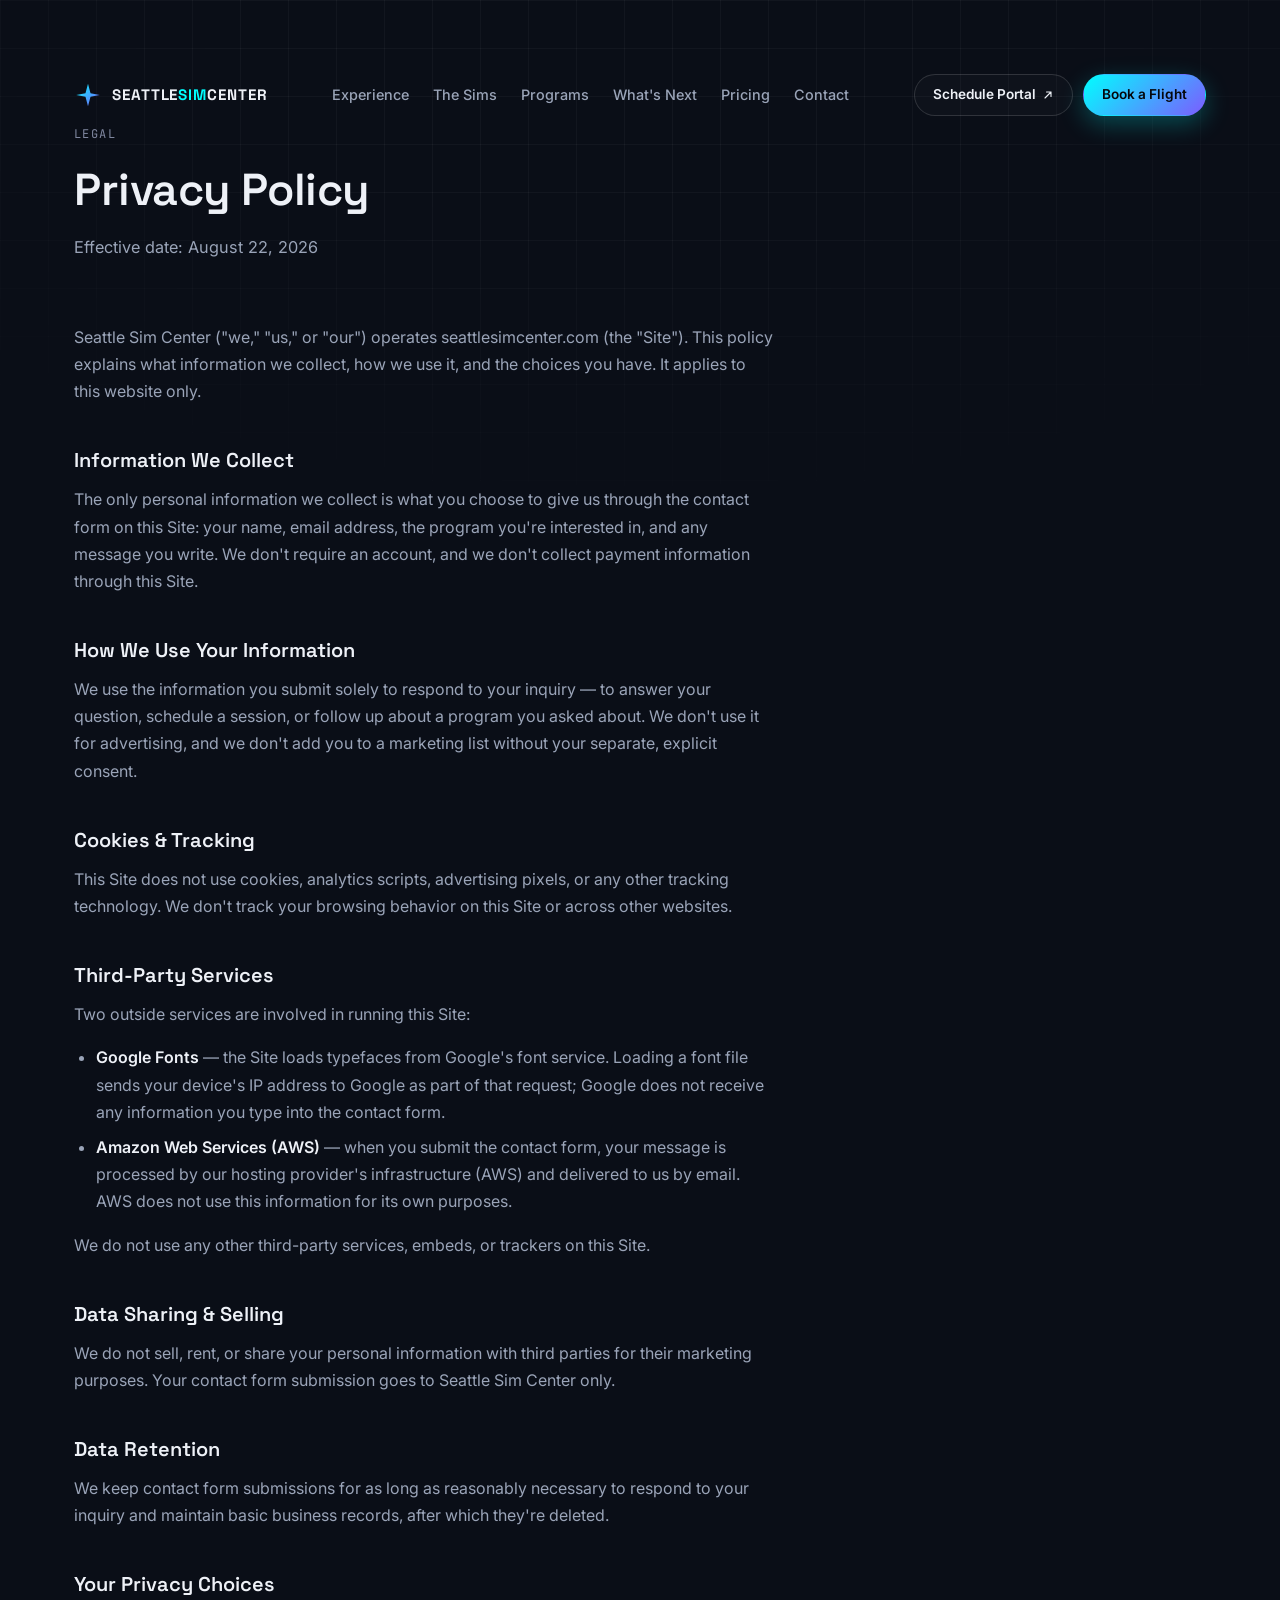
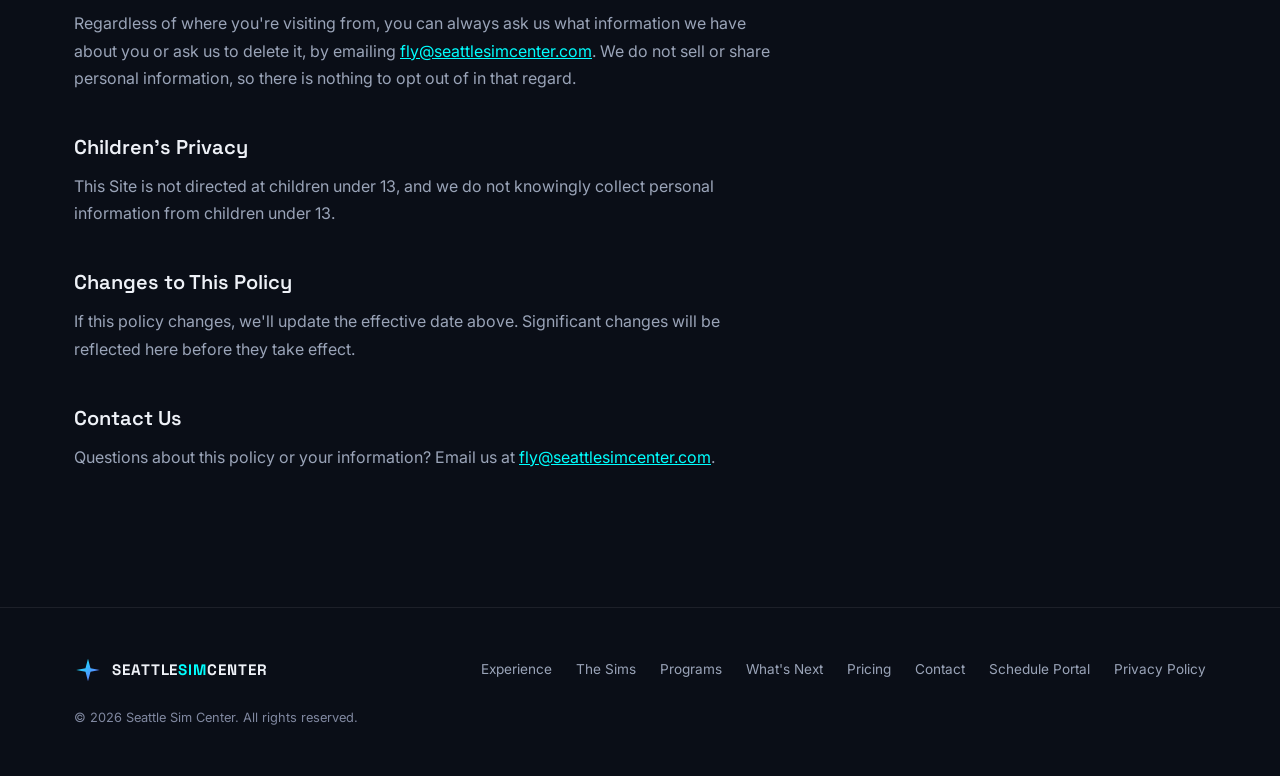
==== commit 4cc3cde7: "Shift accent to true aviation cyan, add a magenta accent - --accent: #00e5ff -> #00ffff, pure cyan m" ====
--- a/privacy.html
+++ b/privacy.html
@@ -5,7 +5,7 @@
 <meta name="viewport" content="width=device-width, initial-scale=1.0" />
 <title>Privacy Policy | Seattle Sim Center</title>
 <meta name="description" content="How Seattle Sim Center collects, uses, and protects your information." />
-<link rel="icon" href="data:image/svg+xml,%3Csvg xmlns='http://www.w3.org/2000/svg' viewBox='0 0 100 100'%3E%3Crect width='100' height='100' rx='20' fill='%230a0e17'/%3E%3Cpath d='M50 15 L58 45 L88 50 L58 55 L50 85 L42 55 L12 50 L42 45 Z' fill='%2300e5ff'/%3E%3C/svg%3E" />
+<link rel="icon" href="data:image/svg+xml,%3Csvg xmlns='http://www.w3.org/2000/svg' viewBox='0 0 100 100'%3E%3Crect width='100' height='100' rx='20' fill='%230a0e17'/%3E%3Cpath d='M50 15 L58 45 L88 50 L58 55 L50 85 L42 55 L12 50 L42 45 Z' fill='%2300ffff'/%3E%3C/svg%3E" />
 <link rel="preconnect" href="https://fonts.googleapis.com" />
 <link rel="preconnect" href="https://fonts.gstatic.com" crossorigin />
 <link href="https://fonts.googleapis.com/css2?family=Space+Grotesk:wght@400;500;600;700&family=Inter:wght@400;500;600;700&family=JetBrains+Mono:wght@400;500&display=swap" rel="stylesheet" />
@@ -23,7 +23,7 @@
           <path d="M50 10 L59 44 L92 50 L59 56 L50 90 L41 56 L8 50 L41 44 Z" fill="url(#gradMark)"/>
           <defs>
             <linearGradient id="gradMark" x1="8" y1="10" x2="92" y2="90" gradientUnits="userSpaceOnUse">
-              <stop stop-color="#00e5ff"/>
+              <stop stop-color="#00ffff"/>
               <stop offset="1" stop-color="#7c5cff"/>
             </linearGradient>
           </defs>
@@ -115,7 +115,7 @@
           <path d="M50 10 L59 44 L92 50 L59 56 L50 90 L41 56 L8 50 L41 44 Z" fill="url(#gradMark2)"/>
           <defs>
             <linearGradient id="gradMark2" x1="8" y1="10" x2="92" y2="90" gradientUnits="userSpaceOnUse">
-              <stop stop-color="#00e5ff"/>
+              <stop stop-color="#00ffff"/>
               <stop offset="1" stop-color="#7c5cff"/>
             </linearGradient>
           </defs>
--- a/styles.css
+++ b/styles.css
@@ -13,12 +13,13 @@
   --text-dim: #9aa4b8;
   --text-faint: #8088a0;
 
-  --accent: #00e5ff;
+  --accent: #00ffff;
   --accent-2: #7c5cff;
   --accent-warm: #ff9f43;
+  --accent-magenta: #ff2ee6;
 
   --gradient-brand: linear-gradient(135deg, var(--accent), var(--accent-2));
-  --gradient-radial: radial-gradient(circle at 30% 20%, rgba(0, 229, 255, 0.18), transparent 60%);
+  --gradient-radial: radial-gradient(circle at 30% 20%, rgba(0, 255, 255, 0.18), transparent 60%);
 
   --font-display: "Space Grotesk", "Inter", system-ui, sans-serif;
   --font-body: "Inter", system-ui, -apple-system, sans-serif;
@@ -28,15 +29,17 @@
   --radius: 16px;
   --radius-sm: 10px;
 
-  --shadow-glow: 0 0 40px rgba(0, 229, 255, 0.12);
+  --shadow-glow: 0 0 40px rgba(0, 255, 255, 0.12);
   --ease: cubic-bezier(0.16, 1, 0.3, 1);
+
+  --announce-h: 56px;
 }
 
 /* ==========================================================================
    Reset
    ========================================================================== */
 *, *::before, *::after { box-sizing: border-box; }
-html { scroll-behavior: smooth; scroll-padding-top: 90px; }
+html { scroll-behavior: smooth; scroll-padding-top: calc(90px + var(--announce-h)); }
 body {
   margin: 0;
   background: var(--bg);
@@ -106,9 +109,9 @@
 .btn-primary {
   background: var(--gradient-brand);
   color: #05070c;
-  box-shadow: 0 8px 24px rgba(0, 229, 255, 0.25);
-}
-.btn-primary:hover { transform: translateY(-2px); box-shadow: 0 12px 32px rgba(0, 229, 255, 0.35); }
+  box-shadow: 0 8px 24px rgba(0, 255, 255, 0.25);
+}
+.btn-primary:hover { transform: translateY(-2px); box-shadow: 0 12px 32px rgba(0, 255, 255, 0.35); }
 .btn-ghost {
   color: var(--text);
   border-color: var(--border-strong);
@@ -126,11 +129,48 @@
 .btn-block { width: 100%; }
 
 /* ==========================================================================
+   Announcement Bar (temporary — remove after Grand Opening)
+   ========================================================================== */
+.announce-bar {
+  position: fixed;
+  top: 0; left: 0; right: 0;
+  z-index: 110;
+  height: var(--announce-h);
+  display: flex;
+  align-items: center;
+  justify-content: center;
+  background: linear-gradient(90deg, rgba(255, 159, 67, 0.18), rgba(124, 92, 255, 0.18));
+  border-bottom: 1px solid rgba(255, 159, 67, 0.35);
+}
+.announce-inner {
+  display: flex;
+  align-items: center;
+  justify-content: center;
+  gap: 10px;
+  text-align: center;
+  padding: 8px 16px;
+}
+.announce-icon { color: var(--accent-warm); flex-shrink: 0; }
+.announce-bar p {
+  font-size: 0.95rem;
+  font-weight: 600;
+  color: var(--text);
+  line-height: 1.35;
+}
+.announce-bar strong {
+  color: var(--accent-warm);
+  font-weight: 800;
+  text-transform: uppercase;
+  letter-spacing: 0.03em;
+  font-size: 1.02rem;
+}
+
+/* ==========================================================================
    Header
    ========================================================================== */
 .site-header {
   position: fixed;
-  top: 0; left: 0; right: 0;
+  top: var(--announce-h); left: 0; right: 0;
   z-index: 100;
   padding: 18px 0;
   transition: background 0.3s var(--ease), padding 0.3s var(--ease), border-color 0.3s var(--ease);
@@ -226,7 +266,7 @@
    ========================================================================== */
 .hero {
   position: relative;
-  padding: 168px 0 0;
+  padding: calc(168px + var(--announce-h)) 0 0;
   overflow: hidden;
 }
 .hero-glow {
@@ -291,13 +331,13 @@
 .hero-actions .btn-ghost svg { transition: transform 0.2s var(--ease); }
 .hero-actions .btn-ghost:hover svg { transform: translateX(3px); }
 
-.hero-stats {
+.stats-bar {
   display: grid;
   grid-template-columns: repeat(4, auto);
-  gap: 36px;
-  margin: 0;
-  padding-top: 32px;
-  border-top: 1px solid var(--border);
+  justify-content: center;
+  gap: 48px;
+  margin: 0 0 24px;
+  text-align: center;
 }
 .stat dt {
   font-family: var(--font-display);
@@ -319,7 +359,7 @@
   width: min(420px, 100%);
   aspect-ratio: 1;
   border-radius: 50%;
-  background: radial-gradient(circle at 50% 50%, rgba(0, 229, 255, 0.06), transparent 70%);
+  background: radial-gradient(circle at 50% 50%, rgba(0, 255, 255, 0.06), transparent 70%);
   display: flex;
   align-items: center;
   justify-content: center;
@@ -330,7 +370,7 @@
   border: 1px solid var(--border-strong);
 }
 .hud-ring-outer { inset: 0; animation: spin-slow 40s linear infinite; border-style: dashed; }
-.hud-ring-mid { inset: 12%; border-color: rgba(0, 229, 255, 0.25); animation: spin-slow 30s linear infinite reverse; }
+.hud-ring-mid { inset: 12%; border-color: rgba(0, 255, 255, 0.25); animation: spin-slow 30s linear infinite reverse; }
 @keyframes spin-slow { to { transform: rotate(360deg); } }
 
 .hud-crosshair { position: absolute; inset: 30%; }
@@ -341,7 +381,7 @@
 .hud-plane {
   position: relative;
   width: 46%;
-  filter: drop-shadow(0 0 14px rgba(0, 229, 255, 0.5));
+  filter: drop-shadow(0 0 14px rgba(0, 255, 255, 0.5));
   animation: float-plane 5s ease-in-out infinite;
 }
 @keyframes float-plane {
@@ -379,7 +419,7 @@
   position: absolute;
   left: 0; right: 0;
   height: 40%;
-  background: linear-gradient(to bottom, transparent, rgba(0, 229, 255, 0.08), transparent);
+  background: linear-gradient(to bottom, transparent, rgba(0, 255, 255, 0.08), transparent);
   animation: scan 4s linear infinite;
 }
 @keyframes scan {
@@ -415,7 +455,7 @@
   to { transform: translateX(-50%); }
 }
 
-.trust-strip { padding: 28px 0; }
+.trust-strip { padding: 56px 0; border-bottom: 1px solid var(--border); }
 .trust-label {
   text-align: center;
   font-size: 0.82rem;
@@ -473,7 +513,7 @@
   display: flex;
   align-items: center;
   justify-content: center;
-  background: linear-gradient(135deg, rgba(0, 229, 255, 0.12), rgba(124, 92, 255, 0.12));
+  background: linear-gradient(135deg, rgba(0, 255, 255, 0.12), rgba(124, 92, 255, 0.12));
   color: var(--accent);
   margin-bottom: 20px;
 }
@@ -511,10 +551,11 @@
   font-size: 0.66rem;
   letter-spacing: 0.06em;
   color: var(--accent);
-  background: rgba(0, 229, 255, 0.1);
+  background: rgba(0, 255, 255, 0.1);
   padding: 5px 10px;
   border-radius: 999px;
 }
+.sim-badge-magenta { color: var(--accent-magenta); background: rgba(255, 46, 230, 0.12); }
 .sim-card h3 { font-size: 1.3rem; margin-bottom: 6px; }
 .sim-model { color: var(--text-dim); font-weight: 500; }
 .sim-tagline { color: var(--text-dim); font-size: 0.92rem; margin-bottom: 22px; }
@@ -641,37 +682,8 @@
 .experience-card p { color: var(--text-dim); font-size: 0.95rem; }
 
 /* ==========================================================================
-   Programs
-   ========================================================================== */
-.programs-grid {
-  display: grid;
-  grid-template-columns: repeat(4, 1fr);
-  gap: 20px;
-}
-.program-card {
-  position: relative;
-  background: var(--surface);
-  border: 1px solid var(--border);
-  border-radius: var(--radius);
-  padding: 32px 28px;
-  display: flex;
-  flex-direction: column;
-  transition: transform 0.3s var(--ease), border-color 0.3s var(--ease);
-}
-.program-card:hover { transform: translateY(-4px); border-color: var(--accent); }
-.program-card h3 { font-size: 1.15rem; margin-bottom: 12px; padding-right: 10px; }
-.program-card > p { color: var(--text-dim); font-size: 0.92rem; margin-bottom: 20px; }
-.program-tag {
-  position: absolute;
-  top: -12px; left: 28px;
-  background: var(--gradient-brand);
-  color: #05070c;
-  font-size: 0.68rem;
-  font-weight: 700;
-  letter-spacing: 0.04em;
-  padding: 5px 12px;
-  border-radius: 999px;
-}
+   Program list (shared bullet style — sim-cards, pricing cards)
+   ========================================================================== */
 .program-list { margin-bottom: 24px; flex: 1; }
 .program-list li {
   font-size: 0.88rem;
@@ -688,13 +700,6 @@
   border-radius: 2px;
   background: var(--gradient-brand);
 }
-.program-link {
-  font-size: 0.88rem;
-  font-weight: 600;
-  color: var(--accent);
-}
-.program-link:hover { text-decoration: underline; }
-
 /* ==========================================================================
    Horizon / Future
    ========================================================================== */
@@ -721,7 +726,7 @@
   transition: transform 0.3s var(--ease), border-color 0.3s var(--ease);
 }
 .horizon-card:hover { transform: translateY(-4px); }
-.horizon-card.is-live { border-color: rgba(0, 229, 255, 0.35); }
+.horizon-card.is-live { border-color: rgba(0, 255, 255, 0.35); }
 .horizon-card h3 { font-size: 1.05rem; margin-bottom: 8px; }
 .horizon-card p { color: var(--text-dim); font-size: 0.88rem; }
 .horizon-status {
@@ -733,9 +738,8 @@
   border-radius: 999px;
   margin-bottom: 16px;
 }
-.status-live { background: rgba(0, 229, 255, 0.14); color: var(--accent); }
-.status-soon { background: rgba(124, 92, 255, 0.14); color: var(--accent-2); }
-.status-future { background: rgba(255, 255, 255, 0.06); color: var(--text-faint); }
+.status-live { background: rgba(0, 255, 255, 0.14); color: var(--accent); }
+.status-future { background: rgba(255, 46, 230, 0.12); color: var(--accent-magenta); }
 
 .horizon-cta {
   margin-top: 56px;
@@ -819,7 +823,7 @@
   z-index: 1;
   padding: 90px 0;
   background:
-    radial-gradient(circle at 50% 0%, rgba(0, 229, 255, 0.14), transparent 60%),
+    radial-gradient(circle at 50% 0%, rgba(0, 255, 255, 0.14), transparent 60%),
     var(--bg-alt);
   border-top: 1px solid var(--border);
   border-bottom: 1px solid var(--border);
@@ -957,7 +961,6 @@
 @media (max-width: 1080px) {
   .experience-grid { grid-template-columns: repeat(2, 1fr); }
   .experience-card-lg { grid-column: span 2; }
-  .programs-grid { grid-template-columns: repeat(2, 1fr); }
   .horizon-grid { grid-template-columns: repeat(2, 1fr); }
   .deepdive-specs { grid-template-columns: repeat(2, 1fr); }
 }
@@ -965,7 +968,7 @@
 @media (max-width: 920px) {
   .main-nav {
     position: fixed;
-    top: 64px;
+    top: calc(64px + var(--announce-h));
     left: 16px;
     right: 16px;
     flex-direction: column;
@@ -997,8 +1000,8 @@
   .hero-inner { grid-template-columns: 1fr; }
   .hero-visual { order: -1; margin-bottom: 12px; }
   .hud-panel { width: min(320px, 80%); margin: 0 auto; }
-  .hero { padding-top: 128px; }
-  .hero-stats { grid-template-columns: repeat(2, 1fr); row-gap: 24px; }
+  .hero { padding-top: calc(128px + var(--announce-h)); }
+  .stats-bar { grid-template-columns: repeat(2, 1fr); row-gap: 24px; gap: 32px; }
   .contact-grid { grid-template-columns: 1fr; }
 }
 
@@ -1007,7 +1010,6 @@
   .sim-grid { grid-template-columns: 1fr; }
   .experience-grid { grid-template-columns: 1fr; }
   .experience-card-lg { grid-column: span 1; }
-  .programs-grid { grid-template-columns: 1fr; }
   .horizon-grid { grid-template-columns: 1fr; }
   .pricing-grid { grid-template-columns: 1fr; }
   .deepdive-specs { grid-template-columns: 1fr; }
@@ -1019,7 +1021,11 @@
 }
 
 @media (max-width: 480px) {
-  .hero-stats { grid-template-columns: repeat(2, 1fr); }
+  .stats-bar { grid-template-columns: repeat(2, 1fr); gap: 24px 20px; }
   .hud-readout { padding: 6px 9px; }
   .hud-readout .value { font-size: 0.82rem; }
-}
+
+  :root { --announce-h: 78px; }
+  .announce-bar p { font-size: 0.8rem; }
+  .announce-bar strong { font-size: 0.83rem; }
+}
